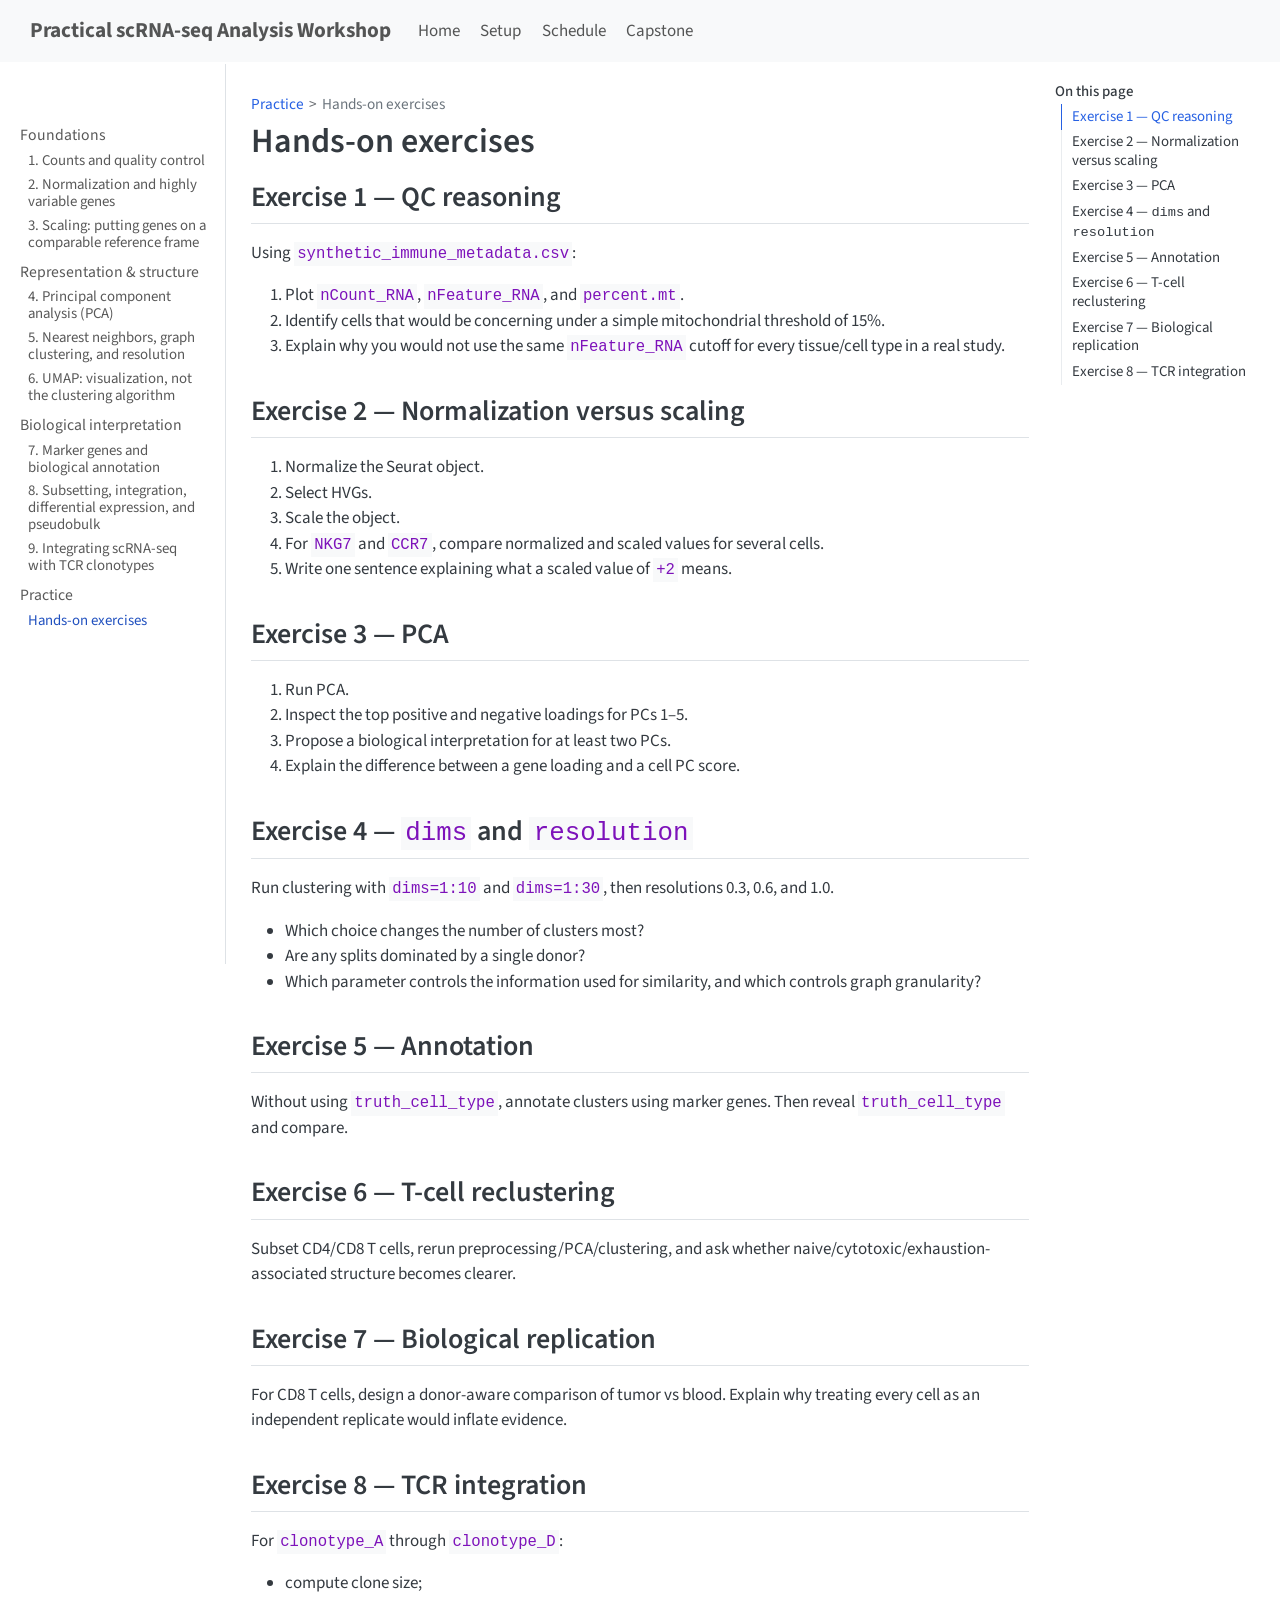
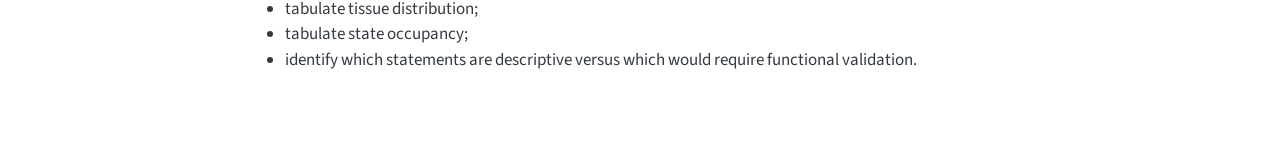
==== exercises/index.html @ 1e68eed1 "Built site for gh-pages" ====
<!DOCTYPE html>
<html xmlns="http://www.w3.org/1999/xhtml" lang="en" xml:lang="en"><head>

<meta charset="utf-8">
<meta name="generator" content="quarto-1.7.32">

<meta name="viewport" content="width=device-width, initial-scale=1.0, user-scalable=yes">


<title>Hands-on exercises – Practical scRNA-seq Analysis Workshop</title>
<style>
code{white-space: pre-wrap;}
span.smallcaps{font-variant: small-caps;}
div.columns{display: flex; gap: min(4vw, 1.5em);}
div.column{flex: auto; overflow-x: auto;}
div.hanging-indent{margin-left: 1.5em; text-indent: -1.5em;}
ul.task-list{list-style: none;}
ul.task-list li input[type="checkbox"] {
  width: 0.8em;
  margin: 0 0.8em 0.2em -1em; /* quarto-specific, see https://github.com/quarto-dev/quarto-cli/issues/4556 */ 
  vertical-align: middle;
}
</style>


<script src="../site_libs/quarto-nav/quarto-nav.js"></script>
<script src="../site_libs/quarto-nav/headroom.min.js"></script>
<script src="../site_libs/clipboard/clipboard.min.js"></script>
<script src="../site_libs/quarto-search/autocomplete.umd.js"></script>
<script src="../site_libs/quarto-search/fuse.min.js"></script>
<script src="../site_libs/quarto-search/quarto-search.js"></script>
<meta name="quarto:offset" content="../">
<script src="../site_libs/quarto-html/quarto.js" type="module"></script>
<script src="../site_libs/quarto-html/tabsets/tabsets.js" type="module"></script>
<script src="../site_libs/quarto-html/popper.min.js"></script>
<script src="../site_libs/quarto-html/tippy.umd.min.js"></script>
<script src="../site_libs/quarto-html/anchor.min.js"></script>
<link href="../site_libs/quarto-html/tippy.css" rel="stylesheet">
<link href="../site_libs/quarto-html/quarto-syntax-highlighting-37eea08aefeeee20ff55810ff984fec1.css" rel="stylesheet" id="quarto-text-highlighting-styles">
<script src="../site_libs/bootstrap/bootstrap.min.js"></script>
<link href="../site_libs/bootstrap/bootstrap-icons.css" rel="stylesheet">
<link href="../site_libs/bootstrap/bootstrap-d23f626b3b1ff3617f8e866f5221dda9.min.css" rel="stylesheet" append-hash="true" id="quarto-bootstrap" data-mode="light">
<script id="quarto-search-options" type="application/json">{
  "location": "navbar",
  "copy-button": false,
  "collapse-after": 3,
  "panel-placement": "end",
  "type": "overlay",
  "limit": 50,
  "keyboard-shortcut": [
    "f",
    "/",
    "s"
  ],
  "show-item-context": false,
  "language": {
    "search-no-results-text": "No results",
    "search-matching-documents-text": "matching documents",
    "search-copy-link-title": "Copy link to search",
    "search-hide-matches-text": "Hide additional matches",
    "search-more-match-text": "more match in this document",
    "search-more-matches-text": "more matches in this document",
    "search-clear-button-title": "Clear",
    "search-text-placeholder": "",
    "search-detached-cancel-button-title": "Cancel",
    "search-submit-button-title": "Submit",
    "search-label": "Search"
  }
}</script>


<link rel="stylesheet" href="../styles.css">
</head>

<body class="nav-sidebar docked nav-fixed quarto-light">

<div id="quarto-search-results"></div>
  <header id="quarto-header" class="headroom fixed-top">
    <nav class="navbar navbar-expand-lg " data-bs-theme="dark">
      <div class="navbar-container container-fluid">
      <div class="navbar-brand-container mx-auto">
    <a class="navbar-brand" href="../index.html">
    <span class="navbar-title">Practical scRNA-seq Analysis Workshop</span>
    </a>
  </div>
            <div id="quarto-search" class="" title="Search"></div>
          <button class="navbar-toggler" type="button" data-bs-toggle="collapse" data-bs-target="#navbarCollapse" aria-controls="navbarCollapse" role="menu" aria-expanded="false" aria-label="Toggle navigation" onclick="if (window.quartoToggleHeadroom) { window.quartoToggleHeadroom(); }">
  <span class="navbar-toggler-icon"></span>
</button>
          <div class="collapse navbar-collapse" id="navbarCollapse">
            <ul class="navbar-nav navbar-nav-scroll me-auto">
  <li class="nav-item">
    <a class="nav-link" href="../index.html"> 
<span class="menu-text">Home</span></a>
  </li>  
  <li class="nav-item">
    <a class="nav-link" href="../setup.html"> 
<span class="menu-text">Setup</span></a>
  </li>  
  <li class="nav-item">
    <a class="nav-link" href="../schedule.html"> 
<span class="menu-text">Schedule</span></a>
  </li>  
  <li class="nav-item">
    <a class="nav-link" href="../capstone.html"> 
<span class="menu-text">Capstone</span></a>
  </li>  
</ul>
            <ul class="navbar-nav navbar-nav-scroll ms-auto">
  <li class="nav-item compact">
    <a class="nav-link" href="https://github.com/aezamora14/scrna-seq-workshop"> <i class="bi bi-github" role="img">
</i> 
<span class="menu-text"></span></a>
  </li>  
</ul>
          </div> <!-- /navcollapse -->
            <div class="quarto-navbar-tools">
</div>
      </div> <!-- /container-fluid -->
    </nav>
  <nav class="quarto-secondary-nav">
    <div class="container-fluid d-flex">
      <button type="button" class="quarto-btn-toggle btn" data-bs-toggle="collapse" role="button" data-bs-target=".quarto-sidebar-collapse-item" aria-controls="quarto-sidebar" aria-expanded="false" aria-label="Toggle sidebar navigation" onclick="if (window.quartoToggleHeadroom) { window.quartoToggleHeadroom(); }">
        <i class="bi bi-layout-text-sidebar-reverse"></i>
      </button>
        <nav class="quarto-page-breadcrumbs" aria-label="breadcrumb"><ol class="breadcrumb"><li class="breadcrumb-item"><a href="../exercises/index.html">Practice</a></li><li class="breadcrumb-item"><a href="../exercises/index.html">Hands-on exercises</a></li></ol></nav>
        <a class="flex-grow-1" role="navigation" data-bs-toggle="collapse" data-bs-target=".quarto-sidebar-collapse-item" aria-controls="quarto-sidebar" aria-expanded="false" aria-label="Toggle sidebar navigation" onclick="if (window.quartoToggleHeadroom) { window.quartoToggleHeadroom(); }">      
        </a>
      <button type="button" class="btn quarto-search-button" aria-label="Search" onclick="window.quartoOpenSearch();">
        <i class="bi bi-search"></i>
      </button>
    </div>
  </nav>
</header>
<!-- content -->
<div id="quarto-content" class="quarto-container page-columns page-rows-contents page-layout-article page-navbar">
<!-- sidebar -->
  <nav id="quarto-sidebar" class="sidebar collapse collapse-horizontal quarto-sidebar-collapse-item sidebar-navigation docked overflow-auto">
        <div class="mt-2 flex-shrink-0 align-items-center">
        <div class="sidebar-search">
        <div id="quarto-search" class="" title="Search"></div>
        </div>
        </div>
    <div class="sidebar-menu-container"> 
    <ul class="list-unstyled mt-1">
        <li class="sidebar-item sidebar-item-section">
      <div class="sidebar-item-container"> 
            <a class="sidebar-item-text sidebar-link text-start" data-bs-toggle="collapse" data-bs-target="#quarto-sidebar-section-1" role="navigation" aria-expanded="true">
 <span class="menu-text">Foundations</span></a>
          <a class="sidebar-item-toggle text-start" data-bs-toggle="collapse" data-bs-target="#quarto-sidebar-section-1" role="navigation" aria-expanded="true" aria-label="Toggle section">
            <i class="bi bi-chevron-right ms-2"></i>
          </a> 
      </div>
      <ul id="quarto-sidebar-section-1" class="collapse list-unstyled sidebar-section depth1 show">  
          <li class="sidebar-item">
  <div class="sidebar-item-container"> 
  <a href="../lessons/01-counts-qc.html" class="sidebar-item-text sidebar-link">
 <span class="menu-text">1. Counts and quality control</span></a>
  </div>
</li>
          <li class="sidebar-item">
  <div class="sidebar-item-container"> 
  <a href="../lessons/02-normalization-hvg.html" class="sidebar-item-text sidebar-link">
 <span class="menu-text">2. Normalization and highly variable genes</span></a>
  </div>
</li>
          <li class="sidebar-item">
  <div class="sidebar-item-container"> 
  <a href="../lessons/03-scaling.html" class="sidebar-item-text sidebar-link">
 <span class="menu-text">3. Scaling: putting genes on a comparable reference frame</span></a>
  </div>
</li>
      </ul>
  </li>
        <li class="sidebar-item sidebar-item-section">
      <div class="sidebar-item-container"> 
            <a class="sidebar-item-text sidebar-link text-start" data-bs-toggle="collapse" data-bs-target="#quarto-sidebar-section-2" role="navigation" aria-expanded="true">
 <span class="menu-text">Representation &amp; structure</span></a>
          <a class="sidebar-item-toggle text-start" data-bs-toggle="collapse" data-bs-target="#quarto-sidebar-section-2" role="navigation" aria-expanded="true" aria-label="Toggle section">
            <i class="bi bi-chevron-right ms-2"></i>
          </a> 
      </div>
      <ul id="quarto-sidebar-section-2" class="collapse list-unstyled sidebar-section depth1 show">  
          <li class="sidebar-item">
  <div class="sidebar-item-container"> 
  <a href="../lessons/04-pca.html" class="sidebar-item-text sidebar-link">
 <span class="menu-text">4. Principal component analysis (PCA)</span></a>
  </div>
</li>
          <li class="sidebar-item">
  <div class="sidebar-item-container"> 
  <a href="../lessons/05-neighbors-clustering.html" class="sidebar-item-text sidebar-link">
 <span class="menu-text">5. Nearest neighbors, graph clustering, and resolution</span></a>
  </div>
</li>
          <li class="sidebar-item">
  <div class="sidebar-item-container"> 
  <a href="../lessons/06-umap.html" class="sidebar-item-text sidebar-link">
 <span class="menu-text">6. UMAP: visualization, not the clustering algorithm</span></a>
  </div>
</li>
      </ul>
  </li>
        <li class="sidebar-item sidebar-item-section">
      <div class="sidebar-item-container"> 
            <a class="sidebar-item-text sidebar-link text-start" data-bs-toggle="collapse" data-bs-target="#quarto-sidebar-section-3" role="navigation" aria-expanded="true">
 <span class="menu-text">Biological interpretation</span></a>
          <a class="sidebar-item-toggle text-start" data-bs-toggle="collapse" data-bs-target="#quarto-sidebar-section-3" role="navigation" aria-expanded="true" aria-label="Toggle section">
            <i class="bi bi-chevron-right ms-2"></i>
          </a> 
      </div>
      <ul id="quarto-sidebar-section-3" class="collapse list-unstyled sidebar-section depth1 show">  
          <li class="sidebar-item">
  <div class="sidebar-item-container"> 
  <a href="../lessons/07-markers-annotation.html" class="sidebar-item-text sidebar-link">
 <span class="menu-text">7. Marker genes and biological annotation</span></a>
  </div>
</li>
          <li class="sidebar-item">
  <div class="sidebar-item-container"> 
  <a href="../lessons/08-subsetting-integration-de.html" class="sidebar-item-text sidebar-link">
 <span class="menu-text">8. Subsetting, integration, differential expression, and pseudobulk</span></a>
  </div>
</li>
          <li class="sidebar-item">
  <div class="sidebar-item-container"> 
  <a href="../lessons/09-tcr-integration.html" class="sidebar-item-text sidebar-link">
 <span class="menu-text">9. Integrating scRNA-seq with TCR clonotypes</span></a>
  </div>
</li>
      </ul>
  </li>
        <li class="sidebar-item sidebar-item-section">
      <div class="sidebar-item-container"> 
            <a class="sidebar-item-text sidebar-link text-start" data-bs-toggle="collapse" data-bs-target="#quarto-sidebar-section-4" role="navigation" aria-expanded="true">
 <span class="menu-text">Practice</span></a>
          <a class="sidebar-item-toggle text-start" data-bs-toggle="collapse" data-bs-target="#quarto-sidebar-section-4" role="navigation" aria-expanded="true" aria-label="Toggle section">
            <i class="bi bi-chevron-right ms-2"></i>
          </a> 
      </div>
      <ul id="quarto-sidebar-section-4" class="collapse list-unstyled sidebar-section depth1 show">  
          <li class="sidebar-item">
  <div class="sidebar-item-container"> 
  <a href="../exercises/index.html" class="sidebar-item-text sidebar-link active">
 <span class="menu-text">Hands-on exercises</span></a>
  </div>
</li>
      </ul>
  </li>
    </ul>
    </div>
</nav>
<div id="quarto-sidebar-glass" class="quarto-sidebar-collapse-item" data-bs-toggle="collapse" data-bs-target=".quarto-sidebar-collapse-item"></div>
<!-- margin-sidebar -->
    <div id="quarto-margin-sidebar" class="sidebar margin-sidebar">
        <nav id="TOC" role="doc-toc" class="toc-active">
    <h2 id="toc-title">On this page</h2>
   
  <ul>
  <li><a href="#exercise-1-qc-reasoning" id="toc-exercise-1-qc-reasoning" class="nav-link active" data-scroll-target="#exercise-1-qc-reasoning">Exercise 1 — QC reasoning</a></li>
  <li><a href="#exercise-2-normalization-versus-scaling" id="toc-exercise-2-normalization-versus-scaling" class="nav-link" data-scroll-target="#exercise-2-normalization-versus-scaling">Exercise 2 — Normalization versus scaling</a></li>
  <li><a href="#exercise-3-pca" id="toc-exercise-3-pca" class="nav-link" data-scroll-target="#exercise-3-pca">Exercise 3 — PCA</a></li>
  <li><a href="#exercise-4-dims-and-resolution" id="toc-exercise-4-dims-and-resolution" class="nav-link" data-scroll-target="#exercise-4-dims-and-resolution">Exercise 4 — <code>dims</code> and <code>resolution</code></a></li>
  <li><a href="#exercise-5-annotation" id="toc-exercise-5-annotation" class="nav-link" data-scroll-target="#exercise-5-annotation">Exercise 5 — Annotation</a></li>
  <li><a href="#exercise-6-t-cell-reclustering" id="toc-exercise-6-t-cell-reclustering" class="nav-link" data-scroll-target="#exercise-6-t-cell-reclustering">Exercise 6 — T-cell reclustering</a></li>
  <li><a href="#exercise-7-biological-replication" id="toc-exercise-7-biological-replication" class="nav-link" data-scroll-target="#exercise-7-biological-replication">Exercise 7 — Biological replication</a></li>
  <li><a href="#exercise-8-tcr-integration" id="toc-exercise-8-tcr-integration" class="nav-link" data-scroll-target="#exercise-8-tcr-integration">Exercise 8 — TCR integration</a></li>
  </ul>
</nav>
    </div>
<!-- main -->
<main class="content" id="quarto-document-content">

<header id="title-block-header" class="quarto-title-block default"><nav class="quarto-page-breadcrumbs quarto-title-breadcrumbs d-none d-lg-block" aria-label="breadcrumb"><ol class="breadcrumb"><li class="breadcrumb-item"><a href="../exercises/index.html">Practice</a></li><li class="breadcrumb-item"><a href="../exercises/index.html">Hands-on exercises</a></li></ol></nav>
<div class="quarto-title">
<h1 class="title">Hands-on exercises</h1>
</div>



<div class="quarto-title-meta">

    
  
    
  </div>
  


</header>


<section id="exercise-1-qc-reasoning" class="level2">
<h2 class="anchored" data-anchor-id="exercise-1-qc-reasoning">Exercise 1 — QC reasoning</h2>
<p>Using <code>synthetic_immune_metadata.csv</code>:</p>
<ol type="1">
<li>Plot <code>nCount_RNA</code>, <code>nFeature_RNA</code>, and <code>percent.mt</code>.</li>
<li>Identify cells that would be concerning under a simple mitochondrial threshold of 15%.</li>
<li>Explain why you would not use the same <code>nFeature_RNA</code> cutoff for every tissue/cell type in a real study.</li>
</ol>
</section>
<section id="exercise-2-normalization-versus-scaling" class="level2">
<h2 class="anchored" data-anchor-id="exercise-2-normalization-versus-scaling">Exercise 2 — Normalization versus scaling</h2>
<ol type="1">
<li>Normalize the Seurat object.</li>
<li>Select HVGs.</li>
<li>Scale the object.</li>
<li>For <code>NKG7</code> and <code>CCR7</code>, compare normalized and scaled values for several cells.</li>
<li>Write one sentence explaining what a scaled value of <code>+2</code> means.</li>
</ol>
</section>
<section id="exercise-3-pca" class="level2">
<h2 class="anchored" data-anchor-id="exercise-3-pca">Exercise 3 — PCA</h2>
<ol type="1">
<li>Run PCA.</li>
<li>Inspect the top positive and negative loadings for PCs 1–5.</li>
<li>Propose a biological interpretation for at least two PCs.</li>
<li>Explain the difference between a gene loading and a cell PC score.</li>
</ol>
</section>
<section id="exercise-4-dims-and-resolution" class="level2">
<h2 class="anchored" data-anchor-id="exercise-4-dims-and-resolution">Exercise 4 — <code>dims</code> and <code>resolution</code></h2>
<p>Run clustering with <code>dims=1:10</code> and <code>dims=1:30</code>, then resolutions 0.3, 0.6, and 1.0.</p>
<ul>
<li>Which choice changes the number of clusters most?</li>
<li>Are any splits dominated by a single donor?</li>
<li>Which parameter controls the information used for similarity, and which controls graph granularity?</li>
</ul>
</section>
<section id="exercise-5-annotation" class="level2">
<h2 class="anchored" data-anchor-id="exercise-5-annotation">Exercise 5 — Annotation</h2>
<p>Without using <code>truth_cell_type</code>, annotate clusters using marker genes. Then reveal <code>truth_cell_type</code> and compare.</p>
</section>
<section id="exercise-6-t-cell-reclustering" class="level2">
<h2 class="anchored" data-anchor-id="exercise-6-t-cell-reclustering">Exercise 6 — T-cell reclustering</h2>
<p>Subset CD4/CD8 T cells, rerun preprocessing/PCA/clustering, and ask whether naive/cytotoxic/exhaustion-associated structure becomes clearer.</p>
</section>
<section id="exercise-7-biological-replication" class="level2">
<h2 class="anchored" data-anchor-id="exercise-7-biological-replication">Exercise 7 — Biological replication</h2>
<p>For CD8 T cells, design a donor-aware comparison of tumor vs blood. Explain why treating every cell as an independent replicate would inflate evidence.</p>
</section>
<section id="exercise-8-tcr-integration" class="level2">
<h2 class="anchored" data-anchor-id="exercise-8-tcr-integration">Exercise 8 — TCR integration</h2>
<p>For <code>clonotype_A</code> through <code>clonotype_D</code>:</p>
<ul>
<li>compute clone size;</li>
<li>tabulate tissue distribution;</li>
<li>tabulate state occupancy;</li>
<li>identify which statements are descriptive versus which would require functional validation.</li>
</ul>


</section>

</main> <!-- /main -->
<script id="quarto-html-after-body" type="application/javascript">
  window.document.addEventListener("DOMContentLoaded", function (event) {
    const icon = "";
    const anchorJS = new window.AnchorJS();
    anchorJS.options = {
      placement: 'right',
      icon: icon
    };
    anchorJS.add('.anchored');
    const isCodeAnnotation = (el) => {
      for (const clz of el.classList) {
        if (clz.startsWith('code-annotation-')) {                     
          return true;
        }
      }
      return false;
    }
    const onCopySuccess = function(e) {
      // button target
      const button = e.trigger;
      // don't keep focus
      button.blur();
      // flash "checked"
      button.classList.add('code-copy-button-checked');
      var currentTitle = button.getAttribute("title");
      button.setAttribute("title", "Copied!");
      let tooltip;
      if (window.bootstrap) {
        button.setAttribute("data-bs-toggle", "tooltip");
        button.setAttribute("data-bs-placement", "left");
        button.setAttribute("data-bs-title", "Copied!");
        tooltip = new bootstrap.Tooltip(button, 
          { trigger: "manual", 
            customClass: "code-copy-button-tooltip",
            offset: [0, -8]});
        tooltip.show();    
      }
      setTimeout(function() {
        if (tooltip) {
          tooltip.hide();
          button.removeAttribute("data-bs-title");
          button.removeAttribute("data-bs-toggle");
          button.removeAttribute("data-bs-placement");
        }
        button.setAttribute("title", currentTitle);
        button.classList.remove('code-copy-button-checked');
      }, 1000);
      // clear code selection
      e.clearSelection();
    }
    const getTextToCopy = function(trigger) {
        const codeEl = trigger.previousElementSibling.cloneNode(true);
        for (const childEl of codeEl.children) {
          if (isCodeAnnotation(childEl)) {
            childEl.remove();
          }
        }
        return codeEl.innerText;
    }
    const clipboard = new window.ClipboardJS('.code-copy-button:not([data-in-quarto-modal])', {
      text: getTextToCopy
    });
    clipboard.on('success', onCopySuccess);
    if (window.document.getElementById('quarto-embedded-source-code-modal')) {
      const clipboardModal = new window.ClipboardJS('.code-copy-button[data-in-quarto-modal]', {
        text: getTextToCopy,
        container: window.document.getElementById('quarto-embedded-source-code-modal')
      });
      clipboardModal.on('success', onCopySuccess);
    }
      var localhostRegex = new RegExp(/^(?:http|https):\/\/localhost\:?[0-9]*\//);
      var mailtoRegex = new RegExp(/^mailto:/);
        var filterRegex = new RegExp('/' + window.location.host + '/');
      var isInternal = (href) => {
          return filterRegex.test(href) || localhostRegex.test(href) || mailtoRegex.test(href);
      }
      // Inspect non-navigation links and adorn them if external
     var links = window.document.querySelectorAll('a[href]:not(.nav-link):not(.navbar-brand):not(.toc-action):not(.sidebar-link):not(.sidebar-item-toggle):not(.pagination-link):not(.no-external):not([aria-hidden]):not(.dropdown-item):not(.quarto-navigation-tool):not(.about-link)');
      for (var i=0; i<links.length; i++) {
        const link = links[i];
        if (!isInternal(link.href)) {
          // undo the damage that might have been done by quarto-nav.js in the case of
          // links that we want to consider external
          if (link.dataset.originalHref !== undefined) {
            link.href = link.dataset.originalHref;
          }
        }
      }
    function tippyHover(el, contentFn, onTriggerFn, onUntriggerFn) {
      const config = {
        allowHTML: true,
        maxWidth: 500,
        delay: 100,
        arrow: false,
        appendTo: function(el) {
            return el.parentElement;
        },
        interactive: true,
        interactiveBorder: 10,
        theme: 'quarto',
        placement: 'bottom-start',
      };
      if (contentFn) {
        config.content = contentFn;
      }
      if (onTriggerFn) {
        config.onTrigger = onTriggerFn;
      }
      if (onUntriggerFn) {
        config.onUntrigger = onUntriggerFn;
      }
      window.tippy(el, config); 
    }
    const noterefs = window.document.querySelectorAll('a[role="doc-noteref"]');
    for (var i=0; i<noterefs.length; i++) {
      const ref = noterefs[i];
      tippyHover(ref, function() {
        // use id or data attribute instead here
        let href = ref.getAttribute('data-footnote-href') || ref.getAttribute('href');
        try { href = new URL(href).hash; } catch {}
        const id = href.replace(/^#\/?/, "");
        const note = window.document.getElementById(id);
        if (note) {
          return note.innerHTML;
        } else {
          return "";
        }
      });
    }
    const xrefs = window.document.querySelectorAll('a.quarto-xref');
    const processXRef = (id, note) => {
      // Strip column container classes
      const stripColumnClz = (el) => {
        el.classList.remove("page-full", "page-columns");
        if (el.children) {
          for (const child of el.children) {
            stripColumnClz(child);
          }
        }
      }
      stripColumnClz(note)
      if (id === null || id.startsWith('sec-')) {
        // Special case sections, only their first couple elements
        const container = document.createElement("div");
        if (note.children && note.children.length > 2) {
          container.appendChild(note.children[0].cloneNode(true));
          for (let i = 1; i < note.children.length; i++) {
            const child = note.children[i];
            if (child.tagName === "P" && child.innerText === "") {
              continue;
            } else {
              container.appendChild(child.cloneNode(true));
              break;
            }
          }
          if (window.Quarto?.typesetMath) {
            window.Quarto.typesetMath(container);
          }
          return container.innerHTML
        } else {
          if (window.Quarto?.typesetMath) {
            window.Quarto.typesetMath(note);
          }
          return note.innerHTML;
        }
      } else {
        // Remove any anchor links if they are present
        const anchorLink = note.querySelector('a.anchorjs-link');
        if (anchorLink) {
          anchorLink.remove();
        }
        if (window.Quarto?.typesetMath) {
          window.Quarto.typesetMath(note);
        }
        if (note.classList.contains("callout")) {
          return note.outerHTML;
        } else {
          return note.innerHTML;
        }
      }
    }
    for (var i=0; i<xrefs.length; i++) {
      const xref = xrefs[i];
      tippyHover(xref, undefined, function(instance) {
        instance.disable();
        let url = xref.getAttribute('href');
        let hash = undefined; 
        if (url.startsWith('#')) {
          hash = url;
        } else {
          try { hash = new URL(url).hash; } catch {}
        }
        if (hash) {
          const id = hash.replace(/^#\/?/, "");
          const note = window.document.getElementById(id);
          if (note !== null) {
            try {
              const html = processXRef(id, note.cloneNode(true));
              instance.setContent(html);
            } finally {
              instance.enable();
              instance.show();
            }
          } else {
            // See if we can fetch this
            fetch(url.split('#')[0])
            .then(res => res.text())
            .then(html => {
              const parser = new DOMParser();
              const htmlDoc = parser.parseFromString(html, "text/html");
              const note = htmlDoc.getElementById(id);
              if (note !== null) {
                const html = processXRef(id, note);
                instance.setContent(html);
              } 
            }).finally(() => {
              instance.enable();
              instance.show();
            });
          }
        } else {
          // See if we can fetch a full url (with no hash to target)
          // This is a special case and we should probably do some content thinning / targeting
          fetch(url)
          .then(res => res.text())
          .then(html => {
            const parser = new DOMParser();
            const htmlDoc = parser.parseFromString(html, "text/html");
            const note = htmlDoc.querySelector('main.content');
            if (note !== null) {
              // This should only happen for chapter cross references
              // (since there is no id in the URL)
              // remove the first header
              if (note.children.length > 0 && note.children[0].tagName === "HEADER") {
                note.children[0].remove();
              }
              const html = processXRef(null, note);
              instance.setContent(html);
            } 
          }).finally(() => {
            instance.enable();
            instance.show();
          });
        }
      }, function(instance) {
      });
    }
        let selectedAnnoteEl;
        const selectorForAnnotation = ( cell, annotation) => {
          let cellAttr = 'data-code-cell="' + cell + '"';
          let lineAttr = 'data-code-annotation="' +  annotation + '"';
          const selector = 'span[' + cellAttr + '][' + lineAttr + ']';
          return selector;
        }
        const selectCodeLines = (annoteEl) => {
          const doc = window.document;
          const targetCell = annoteEl.getAttribute("data-target-cell");
          const targetAnnotation = annoteEl.getAttribute("data-target-annotation");
          const annoteSpan = window.document.querySelector(selectorForAnnotation(targetCell, targetAnnotation));
          const lines = annoteSpan.getAttribute("data-code-lines").split(",");
          const lineIds = lines.map((line) => {
            return targetCell + "-" + line;
          })
          let top = null;
          let height = null;
          let parent = null;
          if (lineIds.length > 0) {
              //compute the position of the single el (top and bottom and make a div)
              const el = window.document.getElementById(lineIds[0]);
              top = el.offsetTop;
              height = el.offsetHeight;
              parent = el.parentElement.parentElement;
            if (lineIds.length > 1) {
              const lastEl = window.document.getElementById(lineIds[lineIds.length - 1]);
              const bottom = lastEl.offsetTop + lastEl.offsetHeight;
              height = bottom - top;
            }
            if (top !== null && height !== null && parent !== null) {
              // cook up a div (if necessary) and position it 
              let div = window.document.getElementById("code-annotation-line-highlight");
              if (div === null) {
                div = window.document.createElement("div");
                div.setAttribute("id", "code-annotation-line-highlight");
                div.style.position = 'absolute';
                parent.appendChild(div);
              }
              div.style.top = top - 2 + "px";
              div.style.height = height + 4 + "px";
              div.style.left = 0;
              let gutterDiv = window.document.getElementById("code-annotation-line-highlight-gutter");
              if (gutterDiv === null) {
                gutterDiv = window.document.createElement("div");
                gutterDiv.setAttribute("id", "code-annotation-line-highlight-gutter");
                gutterDiv.style.position = 'absolute';
                const codeCell = window.document.getElementById(targetCell);
                const gutter = codeCell.querySelector('.code-annotation-gutter');
                gutter.appendChild(gutterDiv);
              }
              gutterDiv.style.top = top - 2 + "px";
              gutterDiv.style.height = height + 4 + "px";
            }
            selectedAnnoteEl = annoteEl;
          }
        };
        const unselectCodeLines = () => {
          const elementsIds = ["code-annotation-line-highlight", "code-annotation-line-highlight-gutter"];
          elementsIds.forEach((elId) => {
            const div = window.document.getElementById(elId);
            if (div) {
              div.remove();
            }
          });
          selectedAnnoteEl = undefined;
        };
          // Handle positioning of the toggle
      window.addEventListener(
        "resize",
        throttle(() => {
          elRect = undefined;
          if (selectedAnnoteEl) {
            selectCodeLines(selectedAnnoteEl);
          }
        }, 10)
      );
      function throttle(fn, ms) {
      let throttle = false;
      let timer;
        return (...args) => {
          if(!throttle) { // first call gets through
              fn.apply(this, args);
              throttle = true;
          } else { // all the others get throttled
              if(timer) clearTimeout(timer); // cancel #2
              timer = setTimeout(() => {
                fn.apply(this, args);
                timer = throttle = false;
              }, ms);
          }
        };
      }
        // Attach click handler to the DT
        const annoteDls = window.document.querySelectorAll('dt[data-target-cell]');
        for (const annoteDlNode of annoteDls) {
          annoteDlNode.addEventListener('click', (event) => {
            const clickedEl = event.target;
            if (clickedEl !== selectedAnnoteEl) {
              unselectCodeLines();
              const activeEl = window.document.querySelector('dt[data-target-cell].code-annotation-active');
              if (activeEl) {
                activeEl.classList.remove('code-annotation-active');
              }
              selectCodeLines(clickedEl);
              clickedEl.classList.add('code-annotation-active');
            } else {
              // Unselect the line
              unselectCodeLines();
              clickedEl.classList.remove('code-annotation-active');
            }
          });
        }
    const findCites = (el) => {
      const parentEl = el.parentElement;
      if (parentEl) {
        const cites = parentEl.dataset.cites;
        if (cites) {
          return {
            el,
            cites: cites.split(' ')
          };
        } else {
          return findCites(el.parentElement)
        }
      } else {
        return undefined;
      }
    };
    var bibliorefs = window.document.querySelectorAll('a[role="doc-biblioref"]');
    for (var i=0; i<bibliorefs.length; i++) {
      const ref = bibliorefs[i];
      const citeInfo = findCites(ref);
      if (citeInfo) {
        tippyHover(citeInfo.el, function() {
          var popup = window.document.createElement('div');
          citeInfo.cites.forEach(function(cite) {
            var citeDiv = window.document.createElement('div');
            citeDiv.classList.add('hanging-indent');
            citeDiv.classList.add('csl-entry');
            var biblioDiv = window.document.getElementById('ref-' + cite);
            if (biblioDiv) {
              citeDiv.innerHTML = biblioDiv.innerHTML;
            }
            popup.appendChild(citeDiv);
          });
          return popup.innerHTML;
        });
      }
    }
  });
  </script>
</div> <!-- /content -->




</body></html>
---- site_libs/quarto-html/tippy.css ----
.tippy-box[data-animation=fade][data-state=hidden]{opacity:0}[data-tippy-root]{max-width:calc(100vw - 10px)}.tippy-box{position:relative;background-color:#333;color:#fff;border-radius:4px;font-size:14px;line-height:1.4;white-space:normal;outline:0;transition-property:transform,visibility,opacity}.tippy-box[data-placement^=top]>.tippy-arrow{bottom:0}.tippy-box[data-placement^=top]>.tippy-arrow:before{bottom:-7px;left:0;border-width:8px 8px 0;border-top-color:initial;transform-origin:center top}.tippy-box[data-placement^=bottom]>.tippy-arrow{top:0}.tippy-box[data-placement^=bottom]>.tippy-arrow:before{top:-7px;left:0;border-width:0 8px 8px;border-bottom-color:initial;transform-origin:center bottom}.tippy-box[data-placement^=left]>.tippy-arrow{right:0}.tippy-box[data-placement^=left]>.tippy-arrow:before{border-width:8px 0 8px 8px;border-left-color:initial;right:-7px;transform-origin:center left}.tippy-box[data-placement^=right]>.tippy-arrow{left:0}.tippy-box[data-placement^=right]>.tippy-arrow:before{left:-7px;border-width:8px 8px 8px 0;border-right-color:initial;transform-origin:center right}.tippy-box[data-inertia][data-state=visible]{transition-timing-function:cubic-bezier(.54,1.5,.38,1.11)}.tippy-arrow{width:16px;height:16px;color:#333}.tippy-arrow:before{content:"";position:absolute;border-color:transparent;border-style:solid}.tippy-content{position:relative;padding:5px 9px;z-index:1}
---- site_libs/quarto-html/quarto-syntax-highlighting-37eea08aefeeee20ff55810ff984fec1.css ----
/* quarto syntax highlight colors */
:root {
  --quarto-hl-ot-color: #003B4F;
  --quarto-hl-at-color: #657422;
  --quarto-hl-ss-color: #20794D;
  --quarto-hl-an-color: #5E5E5E;
  --quarto-hl-fu-color: #4758AB;
  --quarto-hl-st-color: #20794D;
  --quarto-hl-cf-color: #003B4F;
  --quarto-hl-op-color: #5E5E5E;
  --quarto-hl-er-color: #AD0000;
  --quarto-hl-bn-color: #AD0000;
  --quarto-hl-al-color: #AD0000;
  --quarto-hl-va-color: #111111;
  --quarto-hl-bu-color: inherit;
  --quarto-hl-ex-color: inherit;
  --quarto-hl-pp-color: #AD0000;
  --quarto-hl-in-color: #5E5E5E;
  --quarto-hl-vs-color: #20794D;
  --quarto-hl-wa-color: #5E5E5E;
  --quarto-hl-do-color: #5E5E5E;
  --quarto-hl-im-color: #00769E;
  --quarto-hl-ch-color: #20794D;
  --quarto-hl-dt-color: #AD0000;
  --quarto-hl-fl-color: #AD0000;
  --quarto-hl-co-color: #5E5E5E;
  --quarto-hl-cv-color: #5E5E5E;
  --quarto-hl-cn-color: #8f5902;
  --quarto-hl-sc-color: #5E5E5E;
  --quarto-hl-dv-color: #AD0000;
  --quarto-hl-kw-color: #003B4F;
}

/* other quarto variables */
:root {
  --quarto-font-monospace: SFMono-Regular, Menlo, Monaco, Consolas, "Liberation Mono", "Courier New", monospace;
}

/* syntax highlight based on Pandoc's rules */
pre > code.sourceCode > span {
  color: #003B4F;
}

code.sourceCode > span {
  color: #003B4F;
}

div.sourceCode,
div.sourceCode pre.sourceCode {
  color: #003B4F;
}

/* Normal */
code span {
  color: #003B4F;
}

/* Alert */
code span.al {
  color: #AD0000;
  font-style: inherit;
}

/* Annotation */
code span.an {
  color: #5E5E5E;
  font-style: inherit;
}

/* Attribute */
code span.at {
  color: #657422;
  font-style: inherit;
}

/* BaseN */
code span.bn {
  color: #AD0000;
  font-style: inherit;
}

/* BuiltIn */
code span.bu {
  font-style: inherit;
}

/* ControlFlow */
code span.cf {
  color: #003B4F;
  font-weight: bold;
  font-style: inherit;
}

/* Char */
code span.ch {
  color: #20794D;
  font-style: inherit;
}

/* Constant */
code span.cn {
  color: #8f5902;
  font-style: inherit;
}

/* Comment */
code span.co {
  color: #5E5E5E;
  font-style: inherit;
}

/* CommentVar */
code span.cv {
  color: #5E5E5E;
  font-style: italic;
}

/* Documentation */
code span.do {
  color: #5E5E5E;
  font-style: italic;
}

/* DataType */
code span.dt {
  color: #AD0000;
  font-style: inherit;
}

/* DecVal */
code span.dv {
  color: #AD0000;
  font-style: inherit;
}

/* Error */
code span.er {
  color: #AD0000;
  font-style: inherit;
}

/* Extension */
code span.ex {
  font-style: inherit;
}

/* Float */
code span.fl {
  color: #AD0000;
  font-style: inherit;
}

/* Function */
code span.fu {
  color: #4758AB;
  font-style: inherit;
}

/* Import */
code span.im {
  color: #00769E;
  font-style: inherit;
}

/* Information */
code span.in {
  color: #5E5E5E;
  font-style: inherit;
}

/* Keyword */
code span.kw {
  color: #003B4F;
  font-weight: bold;
  font-style: inherit;
}

/* Operator */
code span.op {
  color: #5E5E5E;
  font-style: inherit;
}

/* Other */
code span.ot {
  color: #003B4F;
  font-style: inherit;
}

/* Preprocessor */
code span.pp {
  color: #AD0000;
  font-style: inherit;
}

/* SpecialChar */
code span.sc {
  color: #5E5E5E;
  font-style: inherit;
}

/* SpecialString */
code span.ss {
  color: #20794D;
  font-style: inherit;
}

/* String */
code span.st {
  color: #20794D;
  font-style: inherit;
}

/* Variable */
code span.va {
  color: #111111;
  font-style: inherit;
}

/* VerbatimString */
code span.vs {
  color: #20794D;
  font-style: inherit;
}

/* Warning */
code span.wa {
  color: #5E5E5E;
  font-style: italic;
}

.prevent-inlining {
  content: "</";
}

/*# sourceMappingURL=27d3d809615f7771493d095567f04340.css.map */
---- styles.css ----
.callout { border-radius: 0.4rem; }
.navbar-brand { font-weight: 700; }
code { font-size: 0.92em; }
.cell-output { border-left: 3px solid #ddd; padding-left: 1rem; }
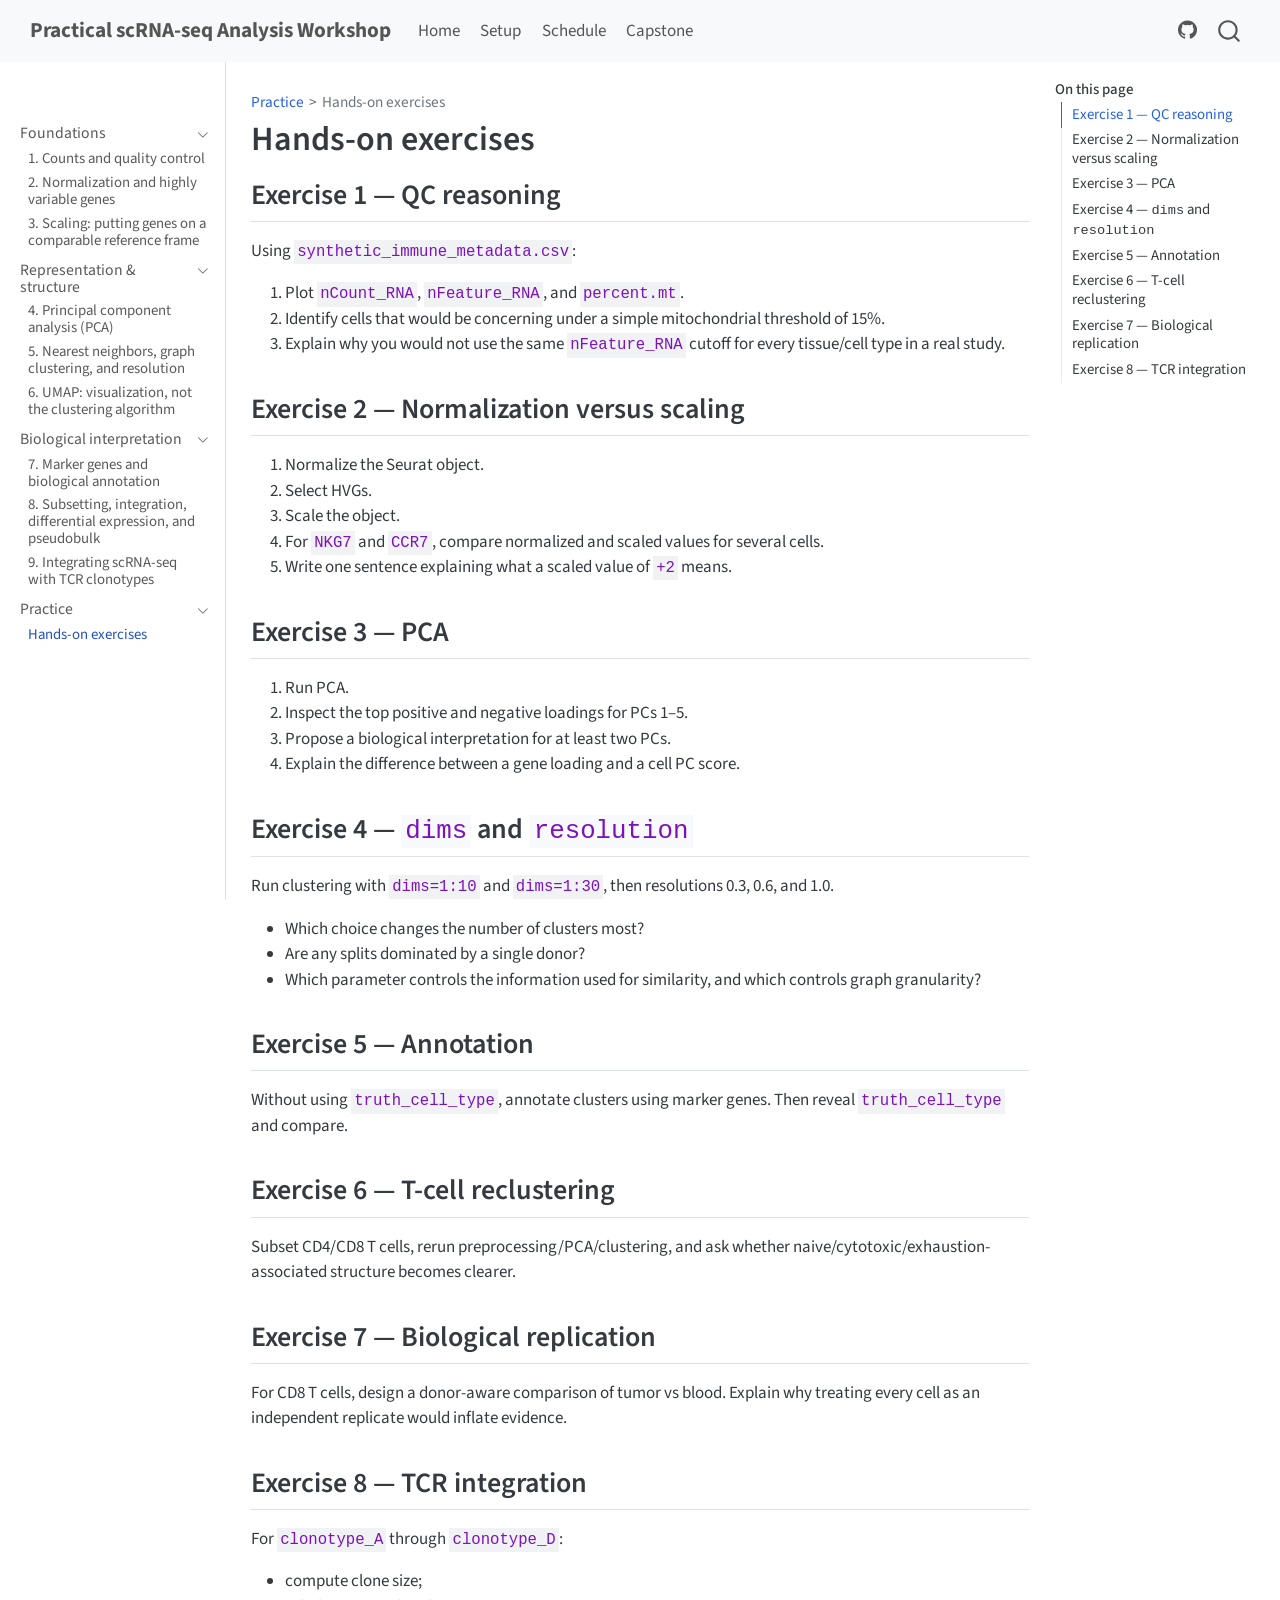
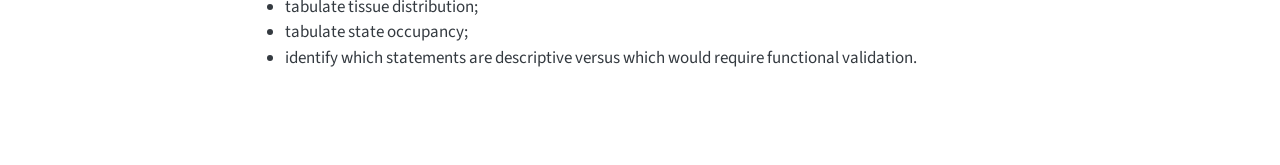
==== commit 39b1ea59: "Built site for gh-pages" ====
--- a/exercises/index.html
+++ b/exercises/index.html
@@ -2,17 +2,23 @@
 <html xmlns="http://www.w3.org/1999/xhtml" lang="en" xml:lang="en"><head>
 
 <meta charset="utf-8">
-<meta name="generator" content="quarto-1.7.32">
+<meta name="generator" content="quarto-1.10.18">
 
 <meta name="viewport" content="width=device-width, initial-scale=1.0, user-scalable=yes">
 
 
 <title>Hands-on exercises – Practical scRNA-seq Analysis Workshop</title>
 <style>
-code{white-space: pre-wrap;}
+/* Default styles provided by pandoc.
+** See https://pandoc.org/MANUAL.html#variables-for-html for config info.
+*/
 span.smallcaps{font-variant: small-caps;}
-div.columns{display: flex; gap: min(4vw, 1.5em);}
-div.column{flex: auto; overflow-x: auto;}
+div.columns{display: flex; gap: 1.5em;}
+div.column{flex: auto;}
+@media screen {
+div.columns{gap: min(4vw, 1.5em);}
+div.column{overflow-x: auto;}
+}
 div.hanging-indent{margin-left: 1.5em; text-indent: -1.5em;}
 ul.task-list{list-style: none;}
 ul.task-list li input[type="checkbox"] {
@@ -36,10 +42,10 @@
 <script src="../site_libs/quarto-html/tippy.umd.min.js"></script>
 <script src="../site_libs/quarto-html/anchor.min.js"></script>
 <link href="../site_libs/quarto-html/tippy.css" rel="stylesheet">
-<link href="../site_libs/quarto-html/quarto-syntax-highlighting-37eea08aefeeee20ff55810ff984fec1.css" rel="stylesheet" id="quarto-text-highlighting-styles">
+<link href="../site_libs/quarto-html/quarto-syntax-highlighting-64a204ab8560d761af7679ceaba22944.css" rel="stylesheet" id="quarto-text-highlighting-styles">
 <script src="../site_libs/bootstrap/bootstrap.min.js"></script>
 <link href="../site_libs/bootstrap/bootstrap-icons.css" rel="stylesheet">
-<link href="../site_libs/bootstrap/bootstrap-d23f626b3b1ff3617f8e866f5221dda9.min.css" rel="stylesheet" append-hash="true" id="quarto-bootstrap" data-mode="light">
+<link href="../site_libs/bootstrap/bootstrap-ee55caa158e530c0c52bbb44840fb07f.min.css" rel="stylesheet" append-hash="true" id="quarto-bootstrap" data-mode="light">
 <script id="quarto-search-options" type="application/json">{
   "location": "navbar",
   "copy-button": false,
@@ -404,13 +410,14 @@
       e.clearSelection();
     }
     const getTextToCopy = function(trigger) {
-        const codeEl = trigger.previousElementSibling.cloneNode(true);
-        for (const childEl of codeEl.children) {
-          if (isCodeAnnotation(childEl)) {
-            childEl.remove();
-          }
-        }
-        return codeEl.innerText;
+      const outerScaffold = trigger.parentElement.cloneNode(true);
+      const codeEl = outerScaffold.querySelector('code');
+      for (const childEl of codeEl.children) {
+        if (isCodeAnnotation(childEl)) {
+          childEl.remove();
+        }
+      }
+      return codeEl.innerText;
     }
     const clipboard = new window.ClipboardJS('.code-copy-button:not([data-in-quarto-modal])', {
       text: getTextToCopy
@@ -425,7 +432,7 @@
     }
       var localhostRegex = new RegExp(/^(?:http|https):\/\/localhost\:?[0-9]*\//);
       var mailtoRegex = new RegExp(/^mailto:/);
-        var filterRegex = new RegExp('/' + window.location.host + '/');
+        var filterRegex = new RegExp("https:\/\/aezamora14\.github\.io\/scrna-seq-workshop\/");
       var isInternal = (href) => {
           return filterRegex.test(href) || localhostRegex.test(href) || mailtoRegex.test(href);
       }
--- a/site_libs/quarto-html/quarto-syntax-highlighting-64a204ab8560d761af7679ceaba22944.css
+++ b/site_libs/quarto-html/quarto-syntax-highlighting-64a204ab8560d761af7679ceaba22944.css
@@ -0,0 +1,236 @@
+/* quarto syntax highlight colors */
+:root {
+  --quarto-hl-ot-color: #003B4F;
+  --quarto-hl-at-color: #657422;
+  --quarto-hl-ss-color: #20794D;
+  --quarto-hl-an-color: #5E5E5E;
+  --quarto-hl-fu-color: #4758AB;
+  --quarto-hl-st-color: #20794D;
+  --quarto-hl-cf-color: #003B4F;
+  --quarto-hl-op-color: #5E5E5E;
+  --quarto-hl-er-color: #AD0000;
+  --quarto-hl-bn-color: #AD0000;
+  --quarto-hl-al-color: #AD0000;
+  --quarto-hl-va-color: #111111;
+  --quarto-hl-bu-color: inherit;
+  --quarto-hl-ex-color: inherit;
+  --quarto-hl-pp-color: #AD0000;
+  --quarto-hl-in-color: #5E5E5E;
+  --quarto-hl-vs-color: #20794D;
+  --quarto-hl-wa-color: #5E5E5E;
+  --quarto-hl-do-color: #5E5E5E;
+  --quarto-hl-im-color: #00769E;
+  --quarto-hl-ch-color: #20794D;
+  --quarto-hl-dt-color: #AD0000;
+  --quarto-hl-fl-color: #AD0000;
+  --quarto-hl-co-color: #5E5E5E;
+  --quarto-hl-cv-color: #5E5E5E;
+  --quarto-hl-cn-color: #8f5902;
+  --quarto-hl-sc-color: #5E5E5E;
+  --quarto-hl-dv-color: #AD0000;
+  --quarto-hl-kw-color: #003B4F;
+}
+
+/* other quarto variables */
+:root {
+  --quarto-font-monospace: SFMono-Regular, Menlo, Monaco, Consolas, "Liberation Mono", "Courier New", monospace;
+}
+
+/* syntax highlight based on Pandoc's rules */
+pre > code.sourceCode > span {
+  color: #003B4F;
+}
+
+code.sourceCode > span {
+  color: #003B4F;
+}
+
+div.sourceCode,
+div.sourceCode pre.sourceCode {
+  color: #003B4F;
+}
+
+/* Normal */
+code span {
+  color: #003B4F;
+}
+
+/* Alert */
+code span.al {
+  color: #AD0000;
+  font-style: inherit;
+}
+
+/* Annotation */
+code span.an {
+  color: #5E5E5E;
+  font-style: inherit;
+}
+
+/* Attribute */
+code span.at {
+  color: #657422;
+  font-style: inherit;
+}
+
+/* BaseN */
+code span.bn {
+  color: #AD0000;
+  font-style: inherit;
+}
+
+/* BuiltIn */
+code span.bu {
+  font-style: inherit;
+}
+
+/* ControlFlow */
+code span.cf {
+  color: #003B4F;
+  font-weight: bold;
+  font-style: inherit;
+}
+
+/* Char */
+code span.ch {
+  color: #20794D;
+  font-style: inherit;
+}
+
+/* Constant */
+code span.cn {
+  color: #8f5902;
+  font-style: inherit;
+}
+
+/* Comment */
+code span.co {
+  color: #5E5E5E;
+  font-style: inherit;
+}
+
+/* CommentVar */
+code span.cv {
+  color: #5E5E5E;
+  font-style: italic;
+}
+
+/* Documentation */
+code span.do {
+  color: #5E5E5E;
+  font-style: italic;
+}
+
+/* DataType */
+code span.dt {
+  color: #AD0000;
+  font-style: inherit;
+}
+
+/* DecVal */
+code span.dv {
+  color: #AD0000;
+  font-style: inherit;
+}
+
+/* Error */
+code span.er {
+  color: #AD0000;
+  font-style: inherit;
+}
+
+/* Extension */
+code span.ex {
+  font-style: inherit;
+}
+
+/* Float */
+code span.fl {
+  color: #AD0000;
+  font-style: inherit;
+}
+
+/* Function */
+code span.fu {
+  color: #4758AB;
+  font-style: inherit;
+}
+
+/* Import */
+code span.im {
+  color: #00769E;
+  font-style: inherit;
+}
+
+/* Information */
+code span.in {
+  color: #5E5E5E;
+  font-style: inherit;
+}
+
+/* Keyword */
+code span.kw {
+  color: #003B4F;
+  font-weight: bold;
+  font-style: inherit;
+}
+
+/* Operator */
+code span.op {
+  color: #5E5E5E;
+  font-style: inherit;
+}
+
+/* Other */
+code span.ot {
+  color: #003B4F;
+  font-style: inherit;
+}
+
+/* Preprocessor */
+code span.pp {
+  color: #AD0000;
+  font-style: inherit;
+}
+
+/* SpecialChar */
+code span.sc {
+  color: #5E5E5E;
+  font-style: inherit;
+}
+
+/* SpecialString */
+code span.ss {
+  color: #20794D;
+  font-style: inherit;
+}
+
+/* String */
+code span.st {
+  color: #20794D;
+  font-style: inherit;
+}
+
+/* Variable */
+code span.va {
+  color: #111111;
+  font-style: inherit;
+}
+
+/* VerbatimString */
+code span.vs {
+  color: #20794D;
+  font-style: inherit;
+}
+
+/* Warning */
+code span.wa {
+  color: #5E5E5E;
+  font-style: italic;
+}
+
+.prevent-inlining {
+  content: "</";
+}
+
+/*# sourceMappingURL=9d8d5bb603a83b8298b89080a598c93b.css.map */
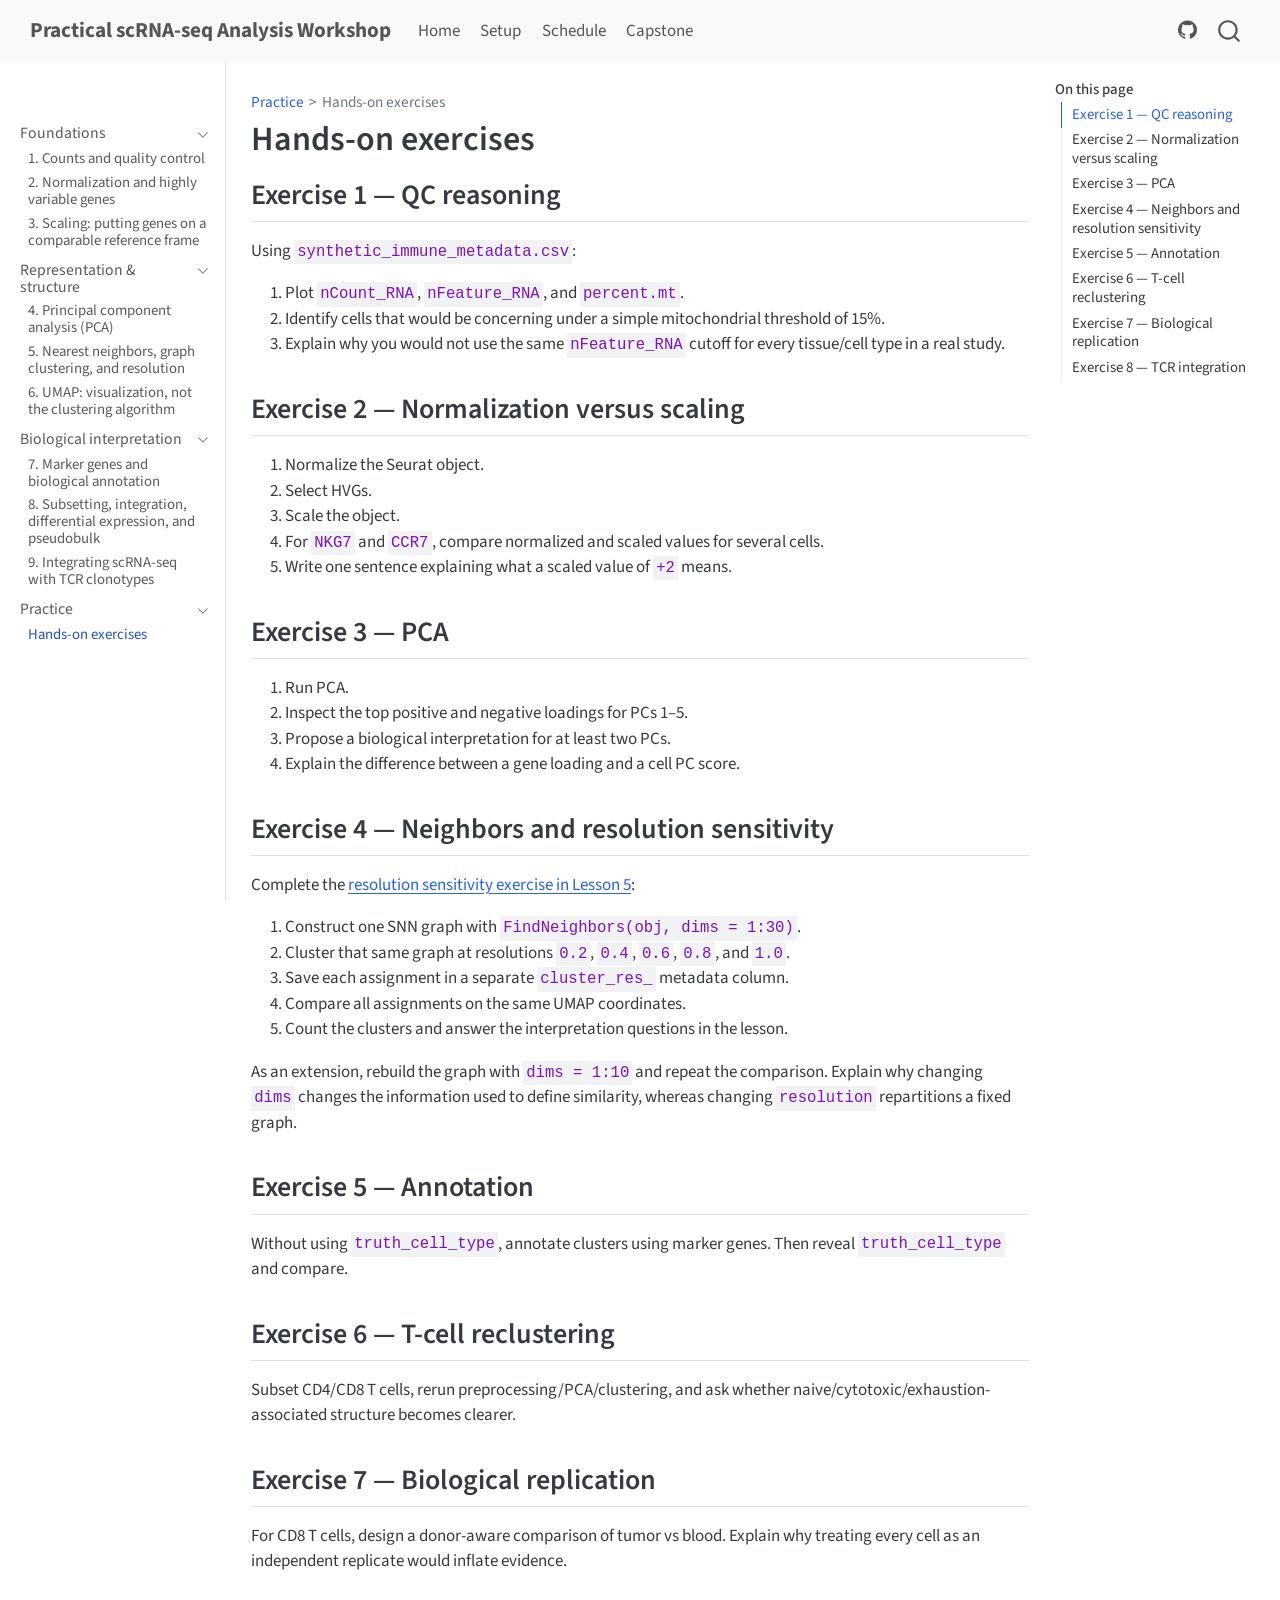
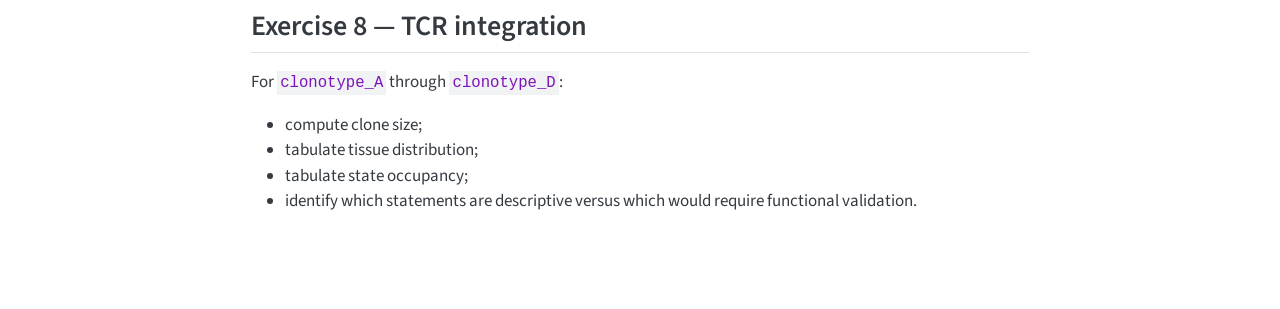
==== commit 1c007ced: "Built site for gh-pages" ====
--- a/exercises/index.html
+++ b/exercises/index.html
@@ -266,7 +266,7 @@
   <li><a href="#exercise-1-qc-reasoning" id="toc-exercise-1-qc-reasoning" class="nav-link active" data-scroll-target="#exercise-1-qc-reasoning">Exercise 1 — QC reasoning</a></li>
   <li><a href="#exercise-2-normalization-versus-scaling" id="toc-exercise-2-normalization-versus-scaling" class="nav-link" data-scroll-target="#exercise-2-normalization-versus-scaling">Exercise 2 — Normalization versus scaling</a></li>
   <li><a href="#exercise-3-pca" id="toc-exercise-3-pca" class="nav-link" data-scroll-target="#exercise-3-pca">Exercise 3 — PCA</a></li>
-  <li><a href="#exercise-4-dims-and-resolution" id="toc-exercise-4-dims-and-resolution" class="nav-link" data-scroll-target="#exercise-4-dims-and-resolution">Exercise 4 — <code>dims</code> and <code>resolution</code></a></li>
+  <li><a href="#exercise-4-neighbors-and-resolution-sensitivity" id="toc-exercise-4-neighbors-and-resolution-sensitivity" class="nav-link" data-scroll-target="#exercise-4-neighbors-and-resolution-sensitivity">Exercise 4 — Neighbors and resolution sensitivity</a></li>
   <li><a href="#exercise-5-annotation" id="toc-exercise-5-annotation" class="nav-link" data-scroll-target="#exercise-5-annotation">Exercise 5 — Annotation</a></li>
   <li><a href="#exercise-6-t-cell-reclustering" id="toc-exercise-6-t-cell-reclustering" class="nav-link" data-scroll-target="#exercise-6-t-cell-reclustering">Exercise 6 — T-cell reclustering</a></li>
   <li><a href="#exercise-7-biological-replication" id="toc-exercise-7-biological-replication" class="nav-link" data-scroll-target="#exercise-7-biological-replication">Exercise 7 — Biological replication</a></li>
@@ -324,14 +324,17 @@
 <li>Explain the difference between a gene loading and a cell PC score.</li>
 </ol>
 </section>
-<section id="exercise-4-dims-and-resolution" class="level2">
-<h2 class="anchored" data-anchor-id="exercise-4-dims-and-resolution">Exercise 4 — <code>dims</code> and <code>resolution</code></h2>
-<p>Run clustering with <code>dims=1:10</code> and <code>dims=1:30</code>, then resolutions 0.3, 0.6, and 1.0.</p>
-<ul>
-<li>Which choice changes the number of clusters most?</li>
-<li>Are any splits dominated by a single donor?</li>
-<li>Which parameter controls the information used for similarity, and which controls graph granularity?</li>
-</ul>
+<section id="exercise-4-neighbors-and-resolution-sensitivity" class="level2">
+<h2 class="anchored" data-anchor-id="exercise-4-neighbors-and-resolution-sensitivity">Exercise 4 — Neighbors and resolution sensitivity</h2>
+<p>Complete the <a href="../lessons/05-neighbors-clustering.html#resolution-sensitivity-exercise">resolution sensitivity exercise in Lesson 5</a>:</p>
+<ol type="1">
+<li>Construct one SNN graph with <code>FindNeighbors(obj, dims = 1:30)</code>.</li>
+<li>Cluster that same graph at resolutions <code>0.2</code>, <code>0.4</code>, <code>0.6</code>, <code>0.8</code>, and <code>1.0</code>.</li>
+<li>Save each assignment in a separate <code>cluster_res_</code> metadata column.</li>
+<li>Compare all assignments on the same UMAP coordinates.</li>
+<li>Count the clusters and answer the interpretation questions in the lesson.</li>
+</ol>
+<p>As an extension, rebuild the graph with <code>dims = 1:10</code> and repeat the comparison. Explain why changing <code>dims</code> changes the information used to define similarity, whereas changing <code>resolution</code> repartitions a fixed graph.</p>
 </section>
 <section id="exercise-5-annotation" class="level2">
 <h2 class="anchored" data-anchor-id="exercise-5-annotation">Exercise 5 — Annotation</h2>
